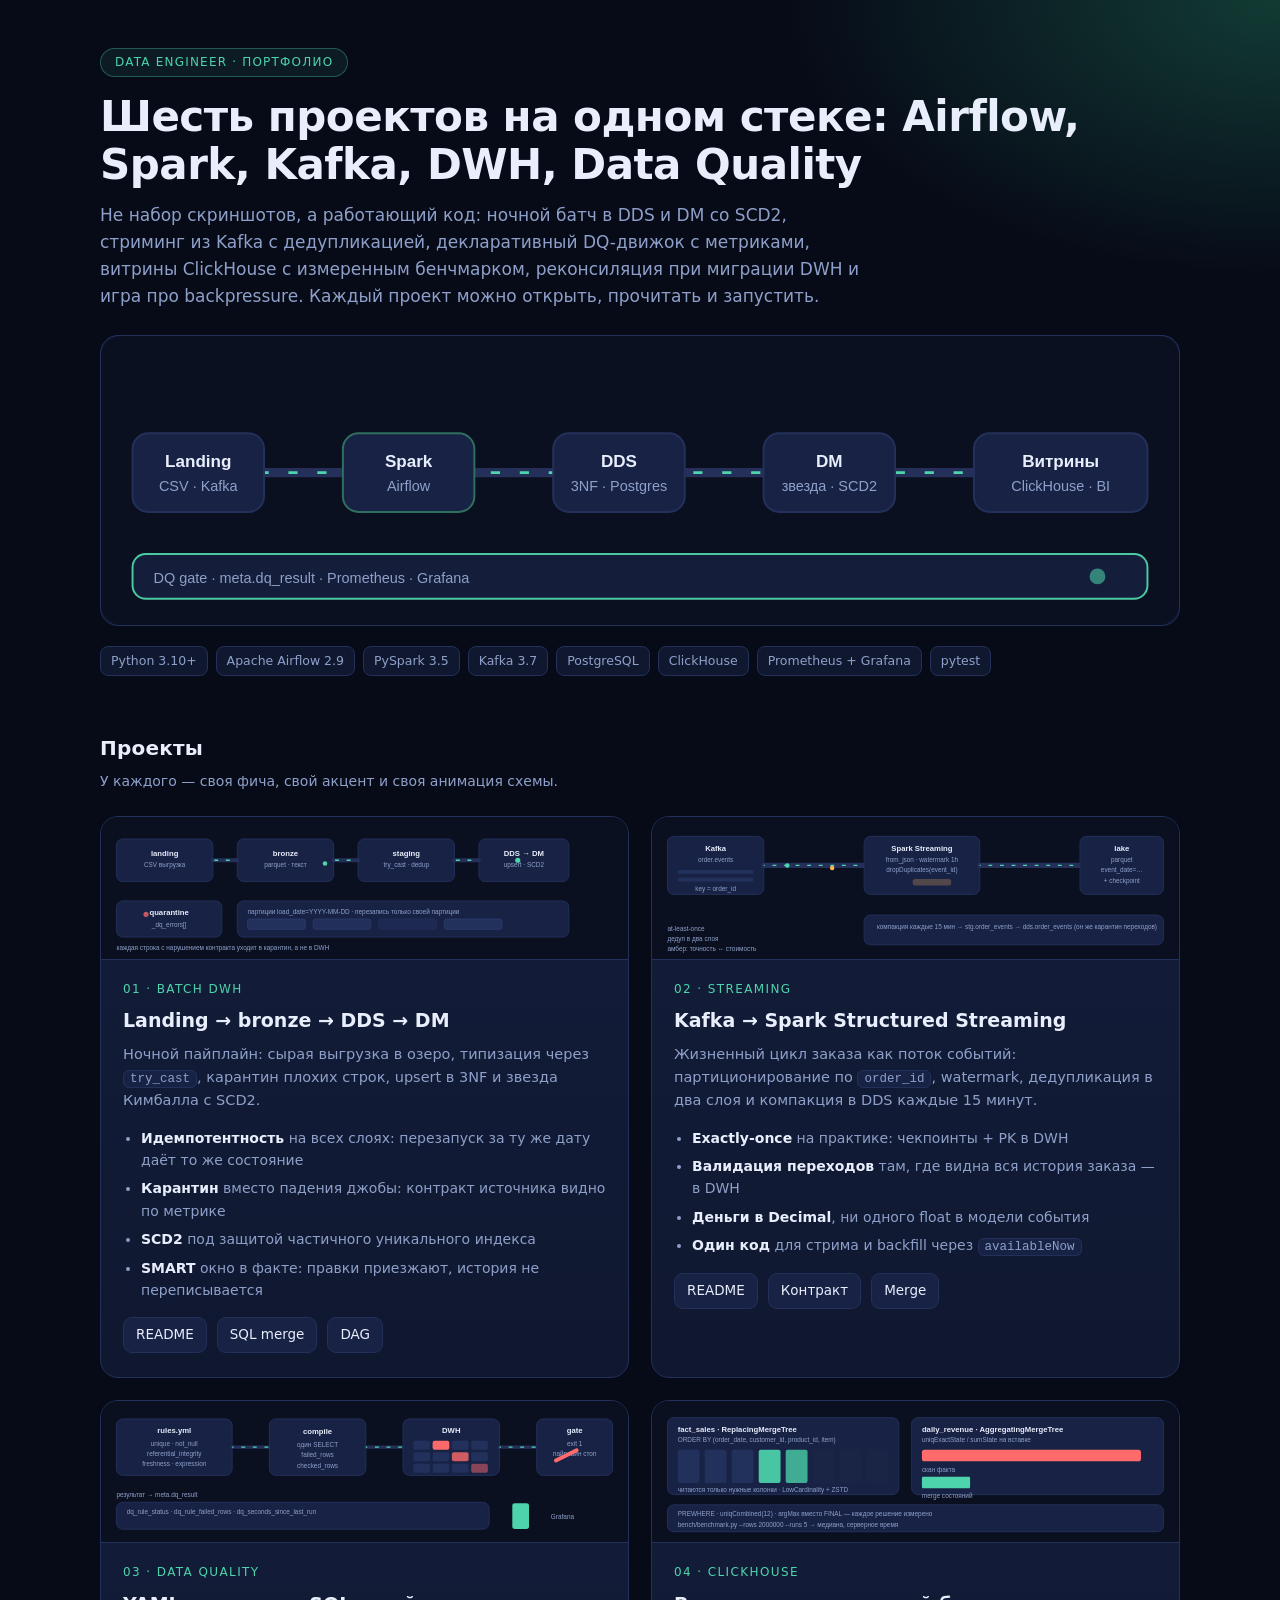
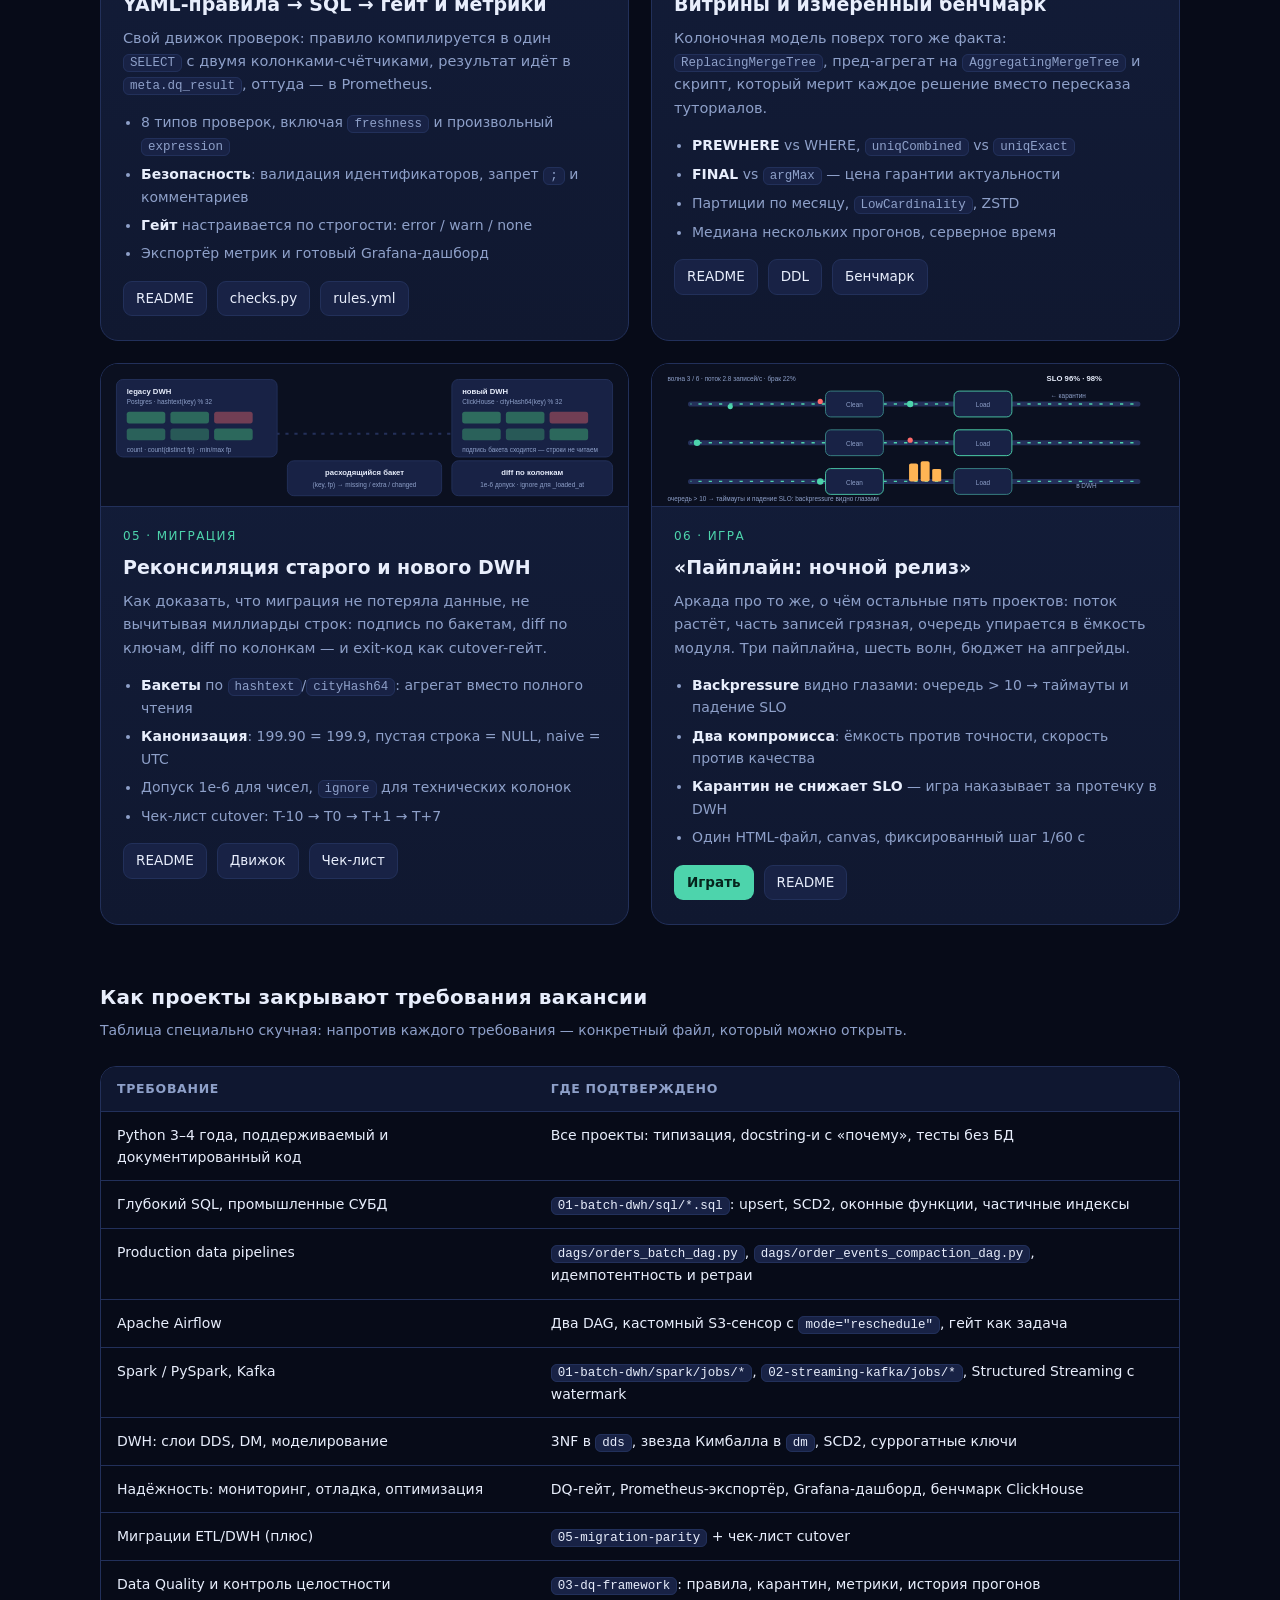
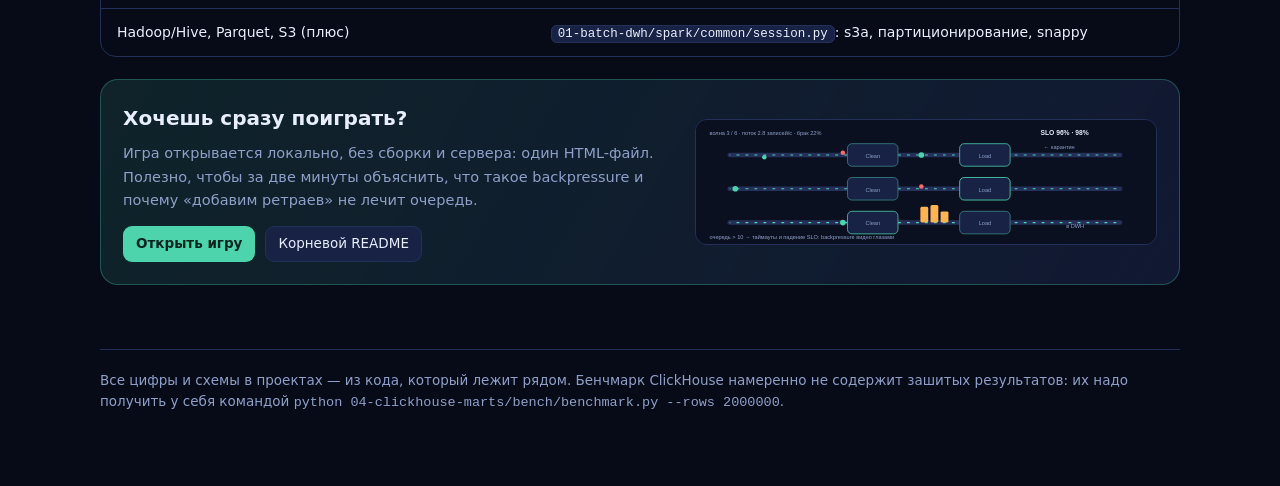
==== docs/index.html @ 3e67be18 "Add data engineering portfolio: six projects on one stack Batch DWH (Airflow + Spark, DDS/DM with SC" ====
<!DOCTYPE html>
<html lang="ru">
<head>
<meta charset="utf-8">
<meta name="viewport" content="width=device-width, initial-scale=1">
<title>Портфолио Data Engineer · 6 проектов</title>
<style>
  :root {
    --bg: #070b18;
    --panel: #101830;
    --panel-2: #131d3a;
    --ink: #e8eefc;
    --muted: #8ea0c9;
    --accent: #4dd4ac;
    --warn: #ffb454;
    --line: #22305a;
  }
  * { box-sizing: border-box; }
  html { scroll-behavior: smooth; }
  body {
    margin: 0;
    background:
      radial-gradient(1400px 700px at 12% -12%, #1a2a55 0%, transparent 60%),
      radial-gradient(900px 500px at 100% 0%, #123b34 0%, transparent 55%),
      var(--bg);
    color: var(--ink);
    font: 16px/1.6 "Segoe UI", system-ui, -apple-system, sans-serif;
  }
  .page { width: min(1120px, 100%); margin: 0 auto; padding: 48px 20px 80px; }

  header.hero { margin-bottom: 40px; }
  .eyebrow {
    display: inline-block;
    color: var(--accent);
    border: 1px solid rgba(77, 212, 172, .35);
    background: rgba(77, 212, 172, .08);
    border-radius: 999px;
    padding: 4px 14px;
    font-size: 12px;
    letter-spacing: 1.2px;
    text-transform: uppercase;
  }
  h1 { font-size: clamp(26px, 4vw, 42px); line-height: 1.15; margin: 16px 0 12px; letter-spacing: -.5px; }
  .lead { color: var(--muted); max-width: 760px; margin: 0 0 24px; font-size: 17px; }
  .hero-anim {
    display: block;
    width: 100%;
    height: auto;
    border-radius: 18px;
    border: 1px solid var(--line);
    background: var(--panel);
  }
  .chips { display: flex; gap: 8px; flex-wrap: wrap; margin-top: 20px; }
  .chip {
    font-size: 12.5px;
    color: var(--muted);
    border: 1px solid var(--line);
    background: var(--panel);
    border-radius: 8px;
    padding: 4px 10px;
  }

  h2.section { font-size: 20px; margin: 56px 0 6px; letter-spacing: .2px; }
  .section-note { color: var(--muted); font-size: 14px; margin: 0 0 24px; }

  .grid { display: grid; gap: 22px; }
  @media (min-width: 900px) { .grid.two { grid-template-columns: 1fr 1fr; } }

  .card {
    background: linear-gradient(180deg, var(--panel-2), var(--panel));
    border: 1px solid var(--line);
    border-radius: 18px;
    overflow: hidden;
    transition: transform .18s ease, border-color .18s ease;
  }
  .card:hover { transform: translateY(-3px); border-color: rgba(77, 212, 172, .45); }
  .card .anim { display: block; width: 100%; height: auto; border-bottom: 1px solid var(--line); background: #0b1020; }
  .card .body { padding: 20px 22px 24px; }
  .card .num {
    color: var(--accent);
    font-size: 12px;
    letter-spacing: 1.4px;
    text-transform: uppercase;
  }
  .card h3 { margin: 6px 0 8px; font-size: 19px; }
  .card p { margin: 0 0 14px; color: var(--muted); font-size: 14.5px; }
  .card ul { margin: 0 0 16px; padding-left: 18px; color: var(--muted); font-size: 14px; }
  .card ul li { margin-bottom: 6px; }
  .card ul li b { color: var(--ink); font-weight: 600; }
  .links { display: flex; gap: 10px; flex-wrap: wrap; }
  .links a {
    font-size: 13.5px;
    color: var(--ink);
    text-decoration: none;
    border: 1px solid var(--line);
    background: #182245;
    border-radius: 9px;
    padding: 6px 12px;
  }
  .links a:hover { border-color: var(--accent); color: var(--accent); }
  .links a.primary { background: var(--accent); color: #06251d; border-color: transparent; font-weight: 600; }
  .links a.primary:hover { color: #06251d; filter: brightness(1.06); }

  .table-wrap { overflow-x: auto; border: 1px solid var(--line); border-radius: 16px; }
  table { border-collapse: collapse; width: 100%; font-size: 14px; }
  th, td { text-align: left; padding: 12px 16px; border-bottom: 1px solid var(--line); vertical-align: top; }
  th { color: var(--muted); font-weight: 600; font-size: 12.5px; text-transform: uppercase; letter-spacing: .7px; background: #0f1730; }
  tr:last-child td { border-bottom: none; }
  td code, p code, li code {
    background: #182245;
    border: 1px solid var(--line);
    border-radius: 6px;
    padding: 1px 6px;
    font-size: 12.5px;
    font-family: Consolas, "Cascadia Mono", monospace;
  }

  .game-banner {
    margin-top: 22px;
    display: grid;
    gap: 18px;
    grid-template-columns: 1fr;
    align-items: center;
    background: linear-gradient(120deg, rgba(77, 212, 172, .12), rgba(24, 34, 69, .6));
    border: 1px solid rgba(77, 212, 172, .3);
    border-radius: 18px;
    padding: 22px;
  }
  @media (min-width: 900px) { .game-banner { grid-template-columns: 1.2fr 1fr; } }
  .game-banner h3 { margin: 0 0 8px; font-size: 20px; }
  .game-banner p { margin: 0 0 14px; color: var(--muted); font-size: 14.5px; }
  .game-banner img { width: 100%; height: auto; border-radius: 12px; border: 1px solid var(--line); }

  footer { margin-top: 64px; color: var(--muted); font-size: 13.5px; border-top: 1px solid var(--line); padding-top: 20px; }
  footer a { color: var(--accent); }
</style>
</head>
<body>
<div class="page">

  <header class="hero">
    <span class="eyebrow">Data Engineer · портфолио</span>
    <h1>Шесть проектов на одном стеке: Airflow, Spark, Kafka, DWH, Data Quality</h1>
    <p class="lead">
      Не набор скриншотов, а работающий код: ночной батч в DDS и DM со SCD2,
      стриминг из Kafka с дедупликацией, декларативный DQ-движок с метриками,
      витрины ClickHouse с измеренным бенчмарком, реконсиляция при миграции DWH
      и игра про backpressure. Каждый проект можно открыть, прочитать и запустить.
    </p>
    <img class="hero-anim" src="assets/anim-hero.svg" alt="Схема пайплайна: landing, Spark, DDS, DM, витрины и DQ-гейт">
    <div class="chips">
      <span class="chip">Python 3.10+</span>
      <span class="chip">Apache Airflow 2.9</span>
      <span class="chip">PySpark 3.5</span>
      <span class="chip">Kafka 3.7</span>
      <span class="chip">PostgreSQL</span>
      <span class="chip">ClickHouse</span>
      <span class="chip">Prometheus + Grafana</span>
      <span class="chip">pytest</span>
    </div>
  </header>

  <h2 class="section">Проекты</h2>
  <p class="section-note">У каждого — своя фича, свой акцент и своя анимация схемы.</p>

  <div class="grid two">

    <article class="card">
      <img class="anim" src="assets/anim-batch-dwh.svg" alt="Батч-DWH: landing, bronze, staging, DDS, DM и карантин">
      <div class="body">
        <div class="num">01 · Batch DWH</div>
        <h3>Landing → bronze → DDS → DM</h3>
        <p>Ночной пайплайн: сырая выгрузка в озеро, типизация через <code>try_cast</code>,
           карантин плохих строк, upsert в 3NF и звезда Кимбалла с SCD2.</p>
        <ul>
          <li><b>Идемпотентность</b> на всех слоях: перезапуск за ту же дату даёт то же состояние</li>
          <li><b>Карантин</b> вместо падения джобы: контракт источника видно по метрике</li>
          <li><b>SCD2</b> под защитой частичного уникального индекса</li>
          <li><b>SMART</b> окно в факте: правки приезжают, история не переписывается</li>
        </ul>
        <div class="links">
          <a href="../01-batch-dwh/README.md">README</a>
          <a href="../01-batch-dwh/sql/02_merge_orders.sql">SQL merge</a>
          <a href="../dags/orders_batch_dag.py">DAG</a>
        </div>
      </div>
    </article>

    <article class="card">
      <img class="anim" src="assets/anim-streaming.svg" alt="Стриминг: Kafka, Spark Structured Streaming, озеро и DDS">
      <div class="body">
        <div class="num">02 · Streaming</div>
        <h3>Kafka → Spark Structured Streaming</h3>
        <p>Жизненный цикл заказа как поток событий: партиционирование по <code>order_id</code>,
           watermark, дедупликация в два слоя и компакция в DDS каждые 15 минут.</p>
        <ul>
          <li><b>Exactly-once</b> на практике: чекпоинты + PK в DWH</li>
          <li><b>Валидация переходов</b> там, где видна вся история заказа — в DWH</li>
          <li><b>Деньги в Decimal</b>, ни одного float в модели события</li>
          <li><b>Один код</b> для стрима и backfill через <code>availableNow</code></li>
        </ul>
        <div class="links">
          <a href="../02-streaming-kafka/README.md">README</a>
          <a href="../02-streaming-kafka/events/model.py">Контракт</a>
          <a href="../02-streaming-kafka/sql/07_merge_events.sql">Merge</a>
        </div>
      </div>
    </article>

    <article class="card">
      <img class="anim" src="assets/anim-dq.svg" alt="Data quality: правила, SQL, подсветка нарушений, гейт и Grafana">
      <div class="body">
        <div class="num">03 · Data Quality</div>
        <h3>YAML-правила → SQL → гейт и метрики</h3>
        <p>Свой движок проверок: правило компилируется в один <code>SELECT</code> с двумя
           колонками-счётчиками, результат идёт в <code>meta.dq_result</code>, оттуда — в Prometheus.</p>
        <ul>
          <li>8 типов проверок, включая <code>freshness</code> и произвольный <code>expression</code></li>
          <li><b>Безопасность</b>: валидация идентификаторов, запрет <code>;</code> и комментариев</li>
          <li><b>Гейт</b> настраивается по строгости: error / warn / none</li>
          <li>Экспортёр метрик и готовый Grafana-дашборд</li>
        </ul>
        <div class="links">
          <a href="../03-dq-framework/README.md">README</a>
          <a href="../03-dq-framework/dq/checks.py">checks.py</a>
          <a href="../03-dq-framework/dq/rules.yml">rules.yml</a>
        </div>
      </div>
    </article>

    <article class="card">
      <img class="anim" src="assets/anim-clickhouse.svg" alt="ClickHouse: колоночное чтение, март и сравнение стоимости запросов">
      <div class="body">
        <div class="num">04 · ClickHouse</div>
        <h3>Витрины и измеренный бенчмарк</h3>
        <p>Колоночная модель поверх того же факта: <code>ReplacingMergeTree</code>,
           пред-агрегат на <code>AggregatingMergeTree</code> и скрипт, который мерит
           каждое решение вместо пересказа туториалов.</p>
        <ul>
          <li><b>PREWHERE</b> vs WHERE, <code>uniqCombined</code> vs <code>uniqExact</code></li>
          <li><b>FINAL</b> vs <code>argMax</code> — цена гарантии актуальности</li>
          <li>Партиции по месяцу, <code>LowCardinality</code>, ZSTD</li>
          <li>Медиана нескольких прогонов, серверное время</li>
        </ul>
        <div class="links">
          <a href="../04-clickhouse-marts/README.md">README</a>
          <a href="../04-clickhouse-marts/sql/01_schema.sql">DDL</a>
          <a href="../04-clickhouse-marts/bench/benchmark.py">Бенчмарк</a>
        </div>
      </div>
    </article>

    <article class="card">
      <img class="anim" src="assets/anim-migration.svg" alt="Миграция: сверка бакетов, drill-down по ключам и колонкам">
      <div class="body">
        <div class="num">05 · Миграция</div>
        <h3>Реконсиляция старого и нового DWH</h3>
        <p>Как доказать, что миграция не потеряла данные, не вычитывая миллиарды строк:
           подпись по бакетам, diff по ключам, diff по колонкам — и exit-код как
           cutover-гейт.</p>
        <ul>
          <li><b>Бакеты</b> по <code>hashtext</code>/<code>cityHash64</code>: агрегат вместо полного чтения</li>
          <li><b>Канонизация</b>: 199.90 = 199.9, пустая строка = NULL, naive = UTC</li>
          <li>Допуск 1e-6 для чисел, <code>ignore</code> для технических колонок</li>
          <li>Чек-лист cutover: T-10 → T0 → T+1 → T+7</li>
        </ul>
        <div class="links">
          <a href="../05-migration-parity/README.md">README</a>
          <a href="../05-migration-parity/parity/compare.py">Движок</a>
          <a href="../05-migration-parity/docs/cutover-checklist.md">Чек-лист</a>
        </div>
      </div>
    </article>

    <article class="card">
      <img class="anim" src="assets/anim-game.svg" alt="Игра: три пайплайна, очереди, карантин">
      <div class="body">
        <div class="num">06 · Игра</div>
        <h3>«Пайплайн: ночной релиз»</h3>
        <p>Аркада про то же, о чём остальные пять проектов: поток растёт, часть записей
           грязная, очередь упирается в ёмкость модуля. Три пайплайна, шесть волн,
           бюджет на апгрейды.</p>
        <ul>
          <li><b>Backpressure</b> видно глазами: очередь &gt; 10 → таймауты и падение SLO</li>
          <li><b>Два компромисса</b>: ёмкость против точности, скорость против качества</li>
          <li><b>Карантин не снижает SLO</b> — игра наказывает за протечку в DWH</li>
          <li>Один HTML-файл, canvas, фиксированный шаг 1/60 с</li>
        </ul>
        <div class="links">
          <a class="primary" href="../06-pipeline-game/index.html">Играть</a>
          <a href="../06-pipeline-game/README.md">README</a>
        </div>
      </div>
    </article>

  </div>

  <h2 class="section">Как проекты закрывают требования вакансии</h2>
  <p class="section-note">Таблица специально скучная: напротив каждого требования — конкретный файл, который можно открыть.</p>

  <div class="table-wrap">
    <table>
      <thead>
        <tr><th>Требование</th><th>Где подтверждено</th></tr>
      </thead>
      <tbody>
        <tr>
          <td>Python 3–4 года, поддерживаемый и документированный код</td>
          <td>Все проекты: типизация, docstring-и с «почему», тесты без БД</td>
        </tr>
        <tr>
          <td>Глубокий SQL, промышленные СУБД</td>
          <td><code>01-batch-dwh/sql/*.sql</code>: upsert, SCD2, оконные функции, частичные индексы</td>
        </tr>
        <tr>
          <td>Production data pipelines</td>
          <td><code>dags/orders_batch_dag.py</code>, <code>dags/order_events_compaction_dag.py</code>, идемпотентность и ретраи</td>
        </tr>
        <tr>
          <td>Apache Airflow</td>
          <td>Два DAG, кастомный S3-сенсор с <code>mode="reschedule"</code>, гейт как задача</td>
        </tr>
        <tr>
          <td>Spark / PySpark, Kafka</td>
          <td><code>01-batch-dwh/spark/jobs/*</code>, <code>02-streaming-kafka/jobs/*</code>, Structured Streaming с watermark</td>
        </tr>
        <tr>
          <td>DWH: слои DDS, DM, моделирование</td>
          <td>3NF в <code>dds</code>, звезда Кимбалла в <code>dm</code>, SCD2, суррогатные ключи</td>
        </tr>
        <tr>
          <td>Надёжность: мониторинг, отладка, оптимизация</td>
          <td>DQ-гейт, Prometheus-экспортёр, Grafana-дашборд, бенчмарк ClickHouse</td>
        </tr>
        <tr>
          <td>Миграции ETL/DWH (плюс)</td>
          <td><code>05-migration-parity</code> + чек-лист cutover</td>
        </tr>
        <tr>
          <td>Data Quality и контроль целостности</td>
          <td><code>03-dq-framework</code>: правила, карантин, метрики, история прогонов</td>
        </tr>
        <tr>
          <td>Hadoop/Hive, Parquet, S3 (плюс)</td>
          <td><code>01-batch-dwh/spark/common/session.py</code>: s3a, партиционирование, snappy</td>
        </tr>
      </tbody>
    </table>
  </div>

  <div class="game-banner">
    <div>
      <h3>Хочешь сразу поиграть?</h3>
      <p>Игра открывается локально, без сборки и сервера: один HTML-файл.
         Полезно, чтобы за две минуты объяснить, что такое backpressure и почему
         «добавим ретраев» не лечит очередь.</p>
      <div class="links">
        <a class="primary" href="../06-pipeline-game/index.html">Открыть игру</a>
        <a href="../README.md">Корневой README</a>
      </div>
    </div>
    <img src="assets/anim-game.svg" alt="Анимация игрового поля">
  </div>

  <footer>
    Все цифры и схемы в проектах — из кода, который лежит рядом. Бенчмарк ClickHouse
    намеренно не содержит зашитых результатов: их надо получить у себя командой
    <code>python 04-clickhouse-marts/bench/benchmark.py --rows 2000000</code>.
  </footer>

</div>
</body>
</html>
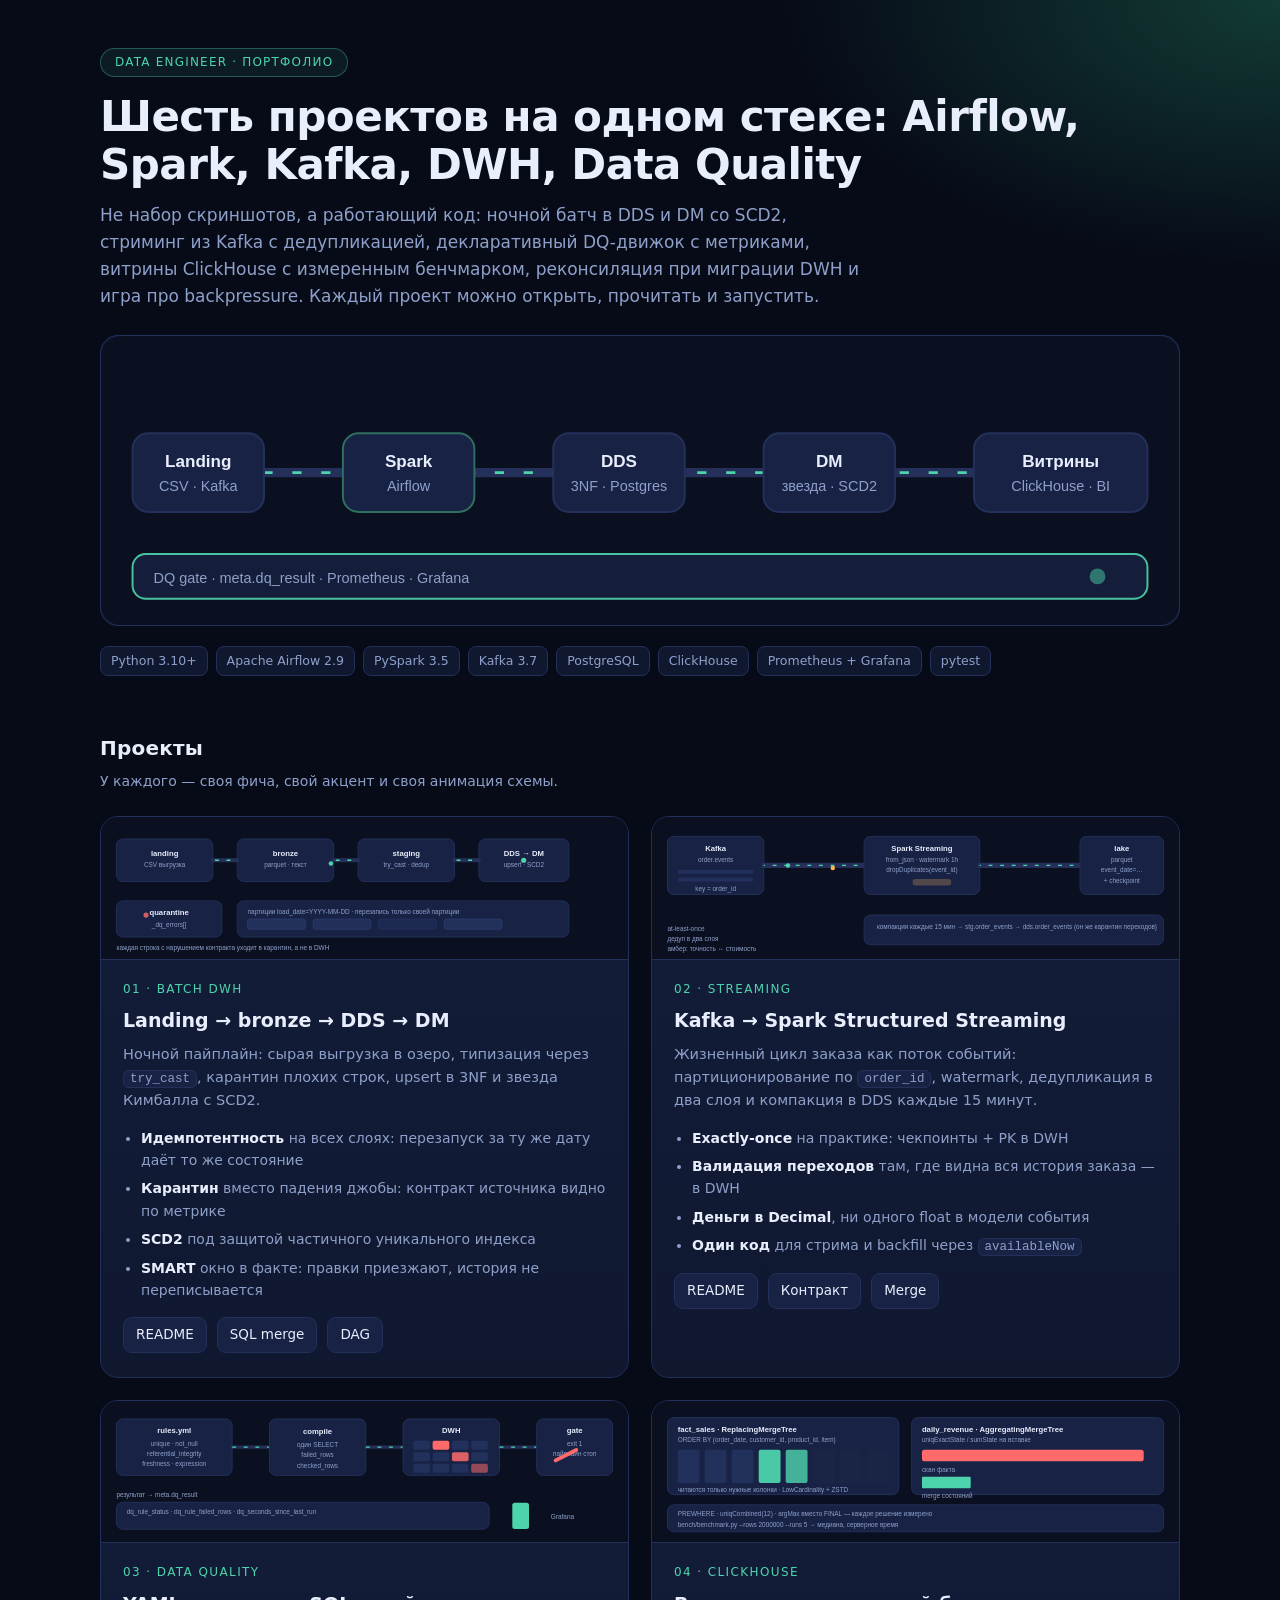
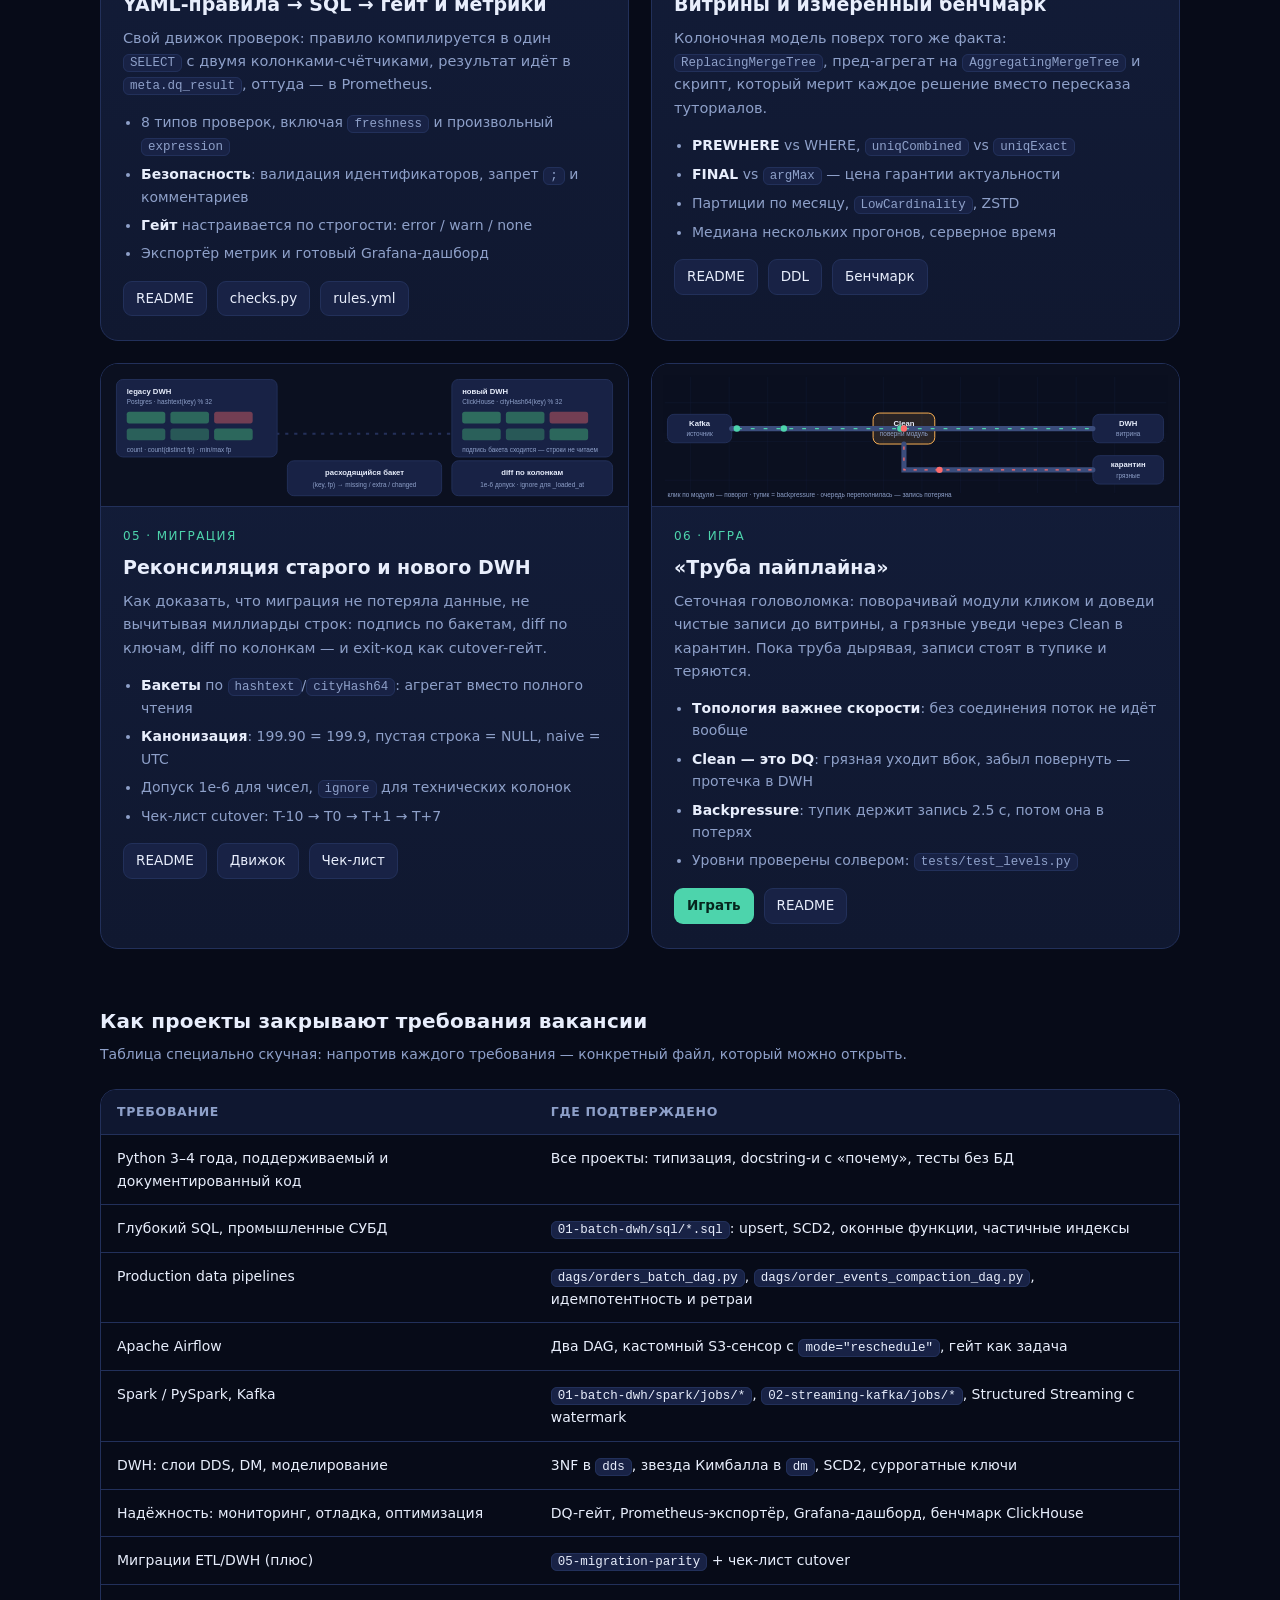
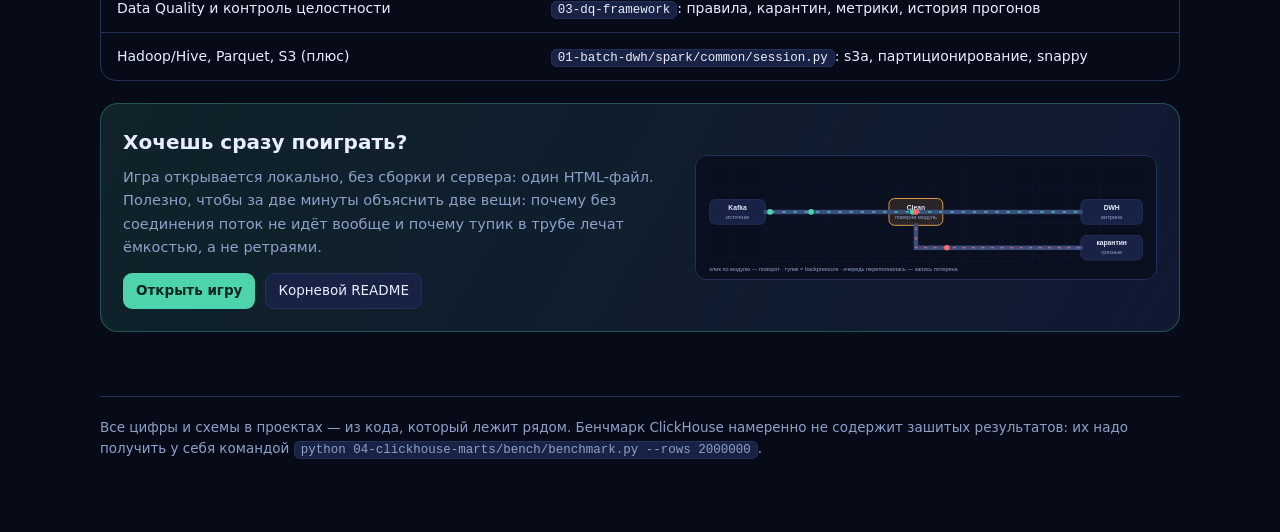
==== commit d0eba189: "Unify the pages on one shared theme and ship the console The showcase, the console and the game now " ====
--- a/docs/index.html
+++ b/docs/index.html
@@ -4,29 +4,11 @@
 <meta charset="utf-8">
 <meta name="viewport" content="width=device-width, initial-scale=1">
 <title>Портфолио Data Engineer · 6 проектов</title>
+<link rel="stylesheet" href="assets/theme.css">
 <style>
-  :root {
-    --bg: #070b18;
-    --panel: #101830;
-    --panel-2: #131d3a;
-    --ink: #e8eefc;
-    --muted: #8ea0c9;
-    --accent: #4dd4ac;
-    --warn: #ffb454;
-    --line: #22305a;
-  }
-  * { box-sizing: border-box; }
   html { scroll-behavior: smooth; }
-  body {
-    margin: 0;
-    background:
-      radial-gradient(1400px 700px at 12% -12%, #1a2a55 0%, transparent 60%),
-      radial-gradient(900px 500px at 100% 0%, #123b34 0%, transparent 55%),
-      var(--bg);
-    color: var(--ink);
-    font: 16px/1.6 "Segoe UI", system-ui, -apple-system, sans-serif;
-  }
-  .page { width: min(1120px, 100%); margin: 0 auto; padding: 48px 20px 80px; }
+  body { font-size: 16px; line-height: 1.6; padding: 0; }
+  .page { width: min(1120px, 100%); padding: 48px 20px 80px; }
 
   header.hero { margin-bottom: 40px; }
   .eyebrow {
@@ -60,7 +42,13 @@
     padding: 4px 10px;
   }
 
-  h2.section { font-size: 20px; margin: 56px 0 6px; letter-spacing: .2px; }
+  h2.section {
+    font-size: 20px;
+    margin: 56px 0 6px;
+    letter-spacing: .2px;
+    text-transform: none;
+    color: var(--ink);
+  }
   .section-note { color: var(--muted); font-size: 14px; margin: 0 0 24px; }
 
   .grid { display: grid; gap: 22px; }
@@ -106,14 +94,6 @@
   th, td { text-align: left; padding: 12px 16px; border-bottom: 1px solid var(--line); vertical-align: top; }
   th { color: var(--muted); font-weight: 600; font-size: 12.5px; text-transform: uppercase; letter-spacing: .7px; background: #0f1730; }
   tr:last-child td { border-bottom: none; }
-  td code, p code, li code {
-    background: #182245;
-    border: 1px solid var(--line);
-    border-radius: 6px;
-    padding: 1px 6px;
-    font-size: 12.5px;
-    font-family: Consolas, "Cascadia Mono", monospace;
-  }
 
   .game-banner {
     margin-top: 22px;
@@ -132,7 +112,6 @@
   .game-banner img { width: 100%; height: auto; border-radius: 12px; border: 1px solid var(--line); }
 
   footer { margin-top: 64px; color: var(--muted); font-size: 13.5px; border-top: 1px solid var(--line); padding-top: 20px; }
-  footer a { color: var(--accent); }
 </style>
 </head>
 <body>
@@ -273,18 +252,18 @@
     </article>
 
     <article class="card">
-      <img class="anim" src="assets/anim-game.svg" alt="Игра: три пайплайна, очереди, карантин">
+      <img class="anim" src="assets/anim-game.svg" alt="Труба пайплайна: сетка модулей и ветка в карантин">
       <div class="body">
         <div class="num">06 · Игра</div>
-        <h3>«Пайплайн: ночной релиз»</h3>
-        <p>Аркада про то же, о чём остальные пять проектов: поток растёт, часть записей
-           грязная, очередь упирается в ёмкость модуля. Три пайплайна, шесть волн,
-           бюджет на апгрейды.</p>
-        <ul>
-          <li><b>Backpressure</b> видно глазами: очередь &gt; 10 → таймауты и падение SLO</li>
-          <li><b>Два компромисса</b>: ёмкость против точности, скорость против качества</li>
-          <li><b>Карантин не снижает SLO</b> — игра наказывает за протечку в DWH</li>
-          <li>Один HTML-файл, canvas, фиксированный шаг 1/60 с</li>
+        <h3>«Труба пайплайна»</h3>
+        <p>Сеточная головоломка: поворачивай модули кликом и доведи чистые записи до
+           витрины, а грязные уведи через Clean в карантин. Пока труба дырявая,
+           записи стоят в тупике и теряются.</p>
+        <ul>
+          <li><b>Топология важнее скорости</b>: без соединения поток не идёт вообще</li>
+          <li><b>Clean — это DQ</b>: грязная уходит вбок, забыл повернуть — протечка в DWH</li>
+          <li><b>Backpressure</b>: тупик держит запись 2.5 с, потом она в потерях</li>
+          <li>Уровни проверены солвером: <code>tests/test_levels.py</code></li>
         </ul>
         <div class="links">
           <a class="primary" href="../06-pipeline-game/index.html">Играть</a>
@@ -352,8 +331,8 @@
     <div>
       <h3>Хочешь сразу поиграть?</h3>
       <p>Игра открывается локально, без сборки и сервера: один HTML-файл.
-         Полезно, чтобы за две минуты объяснить, что такое backpressure и почему
-         «добавим ретраев» не лечит очередь.</p>
+         Полезно, чтобы за две минуты объяснить две вещи: почему без соединения
+         поток не идёт вообще и почему тупик в трубе лечат ёмкостью, а не ретраями.</p>
       <div class="links">
         <a class="primary" href="../06-pipeline-game/index.html">Открыть игру</a>
         <a href="../README.md">Корневой README</a>
--- a/docs/assets/theme.css
+++ b/docs/assets/theme.css
@@ -0,0 +1,159 @@
+/* Единая тема портфолио: витрина, панель и игра используют один набор токенов
+   и компонентов, чтобы не расходиться в оттенках и отступах. */
+
+:root {
+  --bg: #070b18;
+  --panel: #101830;
+  --panel-2: #131d3a;
+  --ink: #e8eefc;
+  --muted: #8ea0c9;
+  --accent: #4dd4ac;
+  --warn: #ffb454;
+  --bad: #ff6b6b;
+  --info: #6fa8ff;
+  --line: #22305a;
+  --radius: 16px;
+  --radius-sm: 10px;
+  --font: "Segoe UI", system-ui, -apple-system, sans-serif;
+  --mono: Consolas, "Cascadia Mono", ui-monospace, monospace;
+}
+
+* { box-sizing: border-box; }
+html { color-scheme: dark; }
+
+body {
+  margin: 0;
+  background:
+    radial-gradient(1200px 600px at 15% -10%, #1a2a55 0%, transparent 60%),
+    radial-gradient(900px 480px at 100% 0%, #123b34 0%, transparent 55%),
+    var(--bg);
+  color: var(--ink);
+  font: 15px/1.55 var(--font);
+  min-height: 100vh;
+  padding: 26px 18px 54px;
+}
+
+.page, .wrap { width: min(1240px, 100%); margin: 0 auto; }
+
+h1 { margin: 0 0 4px; font-size: 23px; letter-spacing: -.2px; }
+h2 { margin: 0 0 12px; font-size: 14px; text-transform: uppercase; letter-spacing: .9px; color: var(--muted); }
+.sub { margin: 0; color: var(--muted); font-size: 13.5px; }
+.hint { margin-top: 12px; color: var(--muted); font-size: 13px; }
+.muted { color: var(--muted); }
+
+a { color: var(--accent); }
+
+code, kbd {
+  background: #182245;
+  border: 1px solid var(--line);
+  border-radius: 6px;
+  font-family: var(--mono);
+}
+code { padding: 1px 6px; font-size: 12.5px; }
+kbd { padding: 1px 6px; font-size: 12px; }
+
+.ok { color: var(--accent); }
+.warn { color: var(--warn); }
+.bad { color: var(--bad); }
+
+.panel {
+  background: linear-gradient(180deg, var(--panel-2), var(--panel));
+  border: 1px solid var(--line);
+  border-radius: var(--radius);
+  padding: 18px;
+}
+
+button {
+  font: inherit;
+  color: var(--ink);
+  background: #182245;
+  border: 1px solid var(--line);
+  border-radius: var(--radius-sm);
+  padding: 8px 14px;
+  cursor: pointer;
+  transition: background .15s ease, border-color .15s ease, transform .08s ease;
+}
+button:hover { background: #1f2b56; border-color: rgba(77, 212, 172, .45); }
+button:active { transform: translateY(1px); }
+button:disabled { opacity: .55; cursor: progress; }
+button.primary { background: var(--accent); color: #06251d; border-color: transparent; font-weight: 600; }
+button.primary:hover { background: var(--accent); filter: brightness(1.06); }
+button.danger { color: var(--bad); border-color: rgba(255, 107, 107, .35); }
+
+.pills { display: flex; gap: 8px; flex-wrap: wrap; }
+.pill {
+  border: 1px solid var(--line);
+  background: var(--panel);
+  border-radius: 999px;
+  padding: 4px 12px;
+  font-size: 12.5px;
+  color: var(--muted);
+}
+.pill.ok { border-color: rgba(77, 212, 172, .5); color: var(--accent); }
+.pill.bad { border-color: rgba(255, 107, 107, .5); color: var(--bad); }
+
+.hud { display: grid; grid-template-columns: repeat(auto-fit, minmax(120px, 1fr)); gap: 10px; }
+.stat { background: var(--panel); border: 1px solid var(--line); border-radius: 12px; padding: 9px 12px; }
+.stat .label { color: var(--muted); font-size: 10.5px; text-transform: uppercase; letter-spacing: .8px; }
+.stat .value { font-size: 18px; font-variant-numeric: tabular-nums; margin-top: 2px; }
+.value.ok { color: var(--accent); }
+.value.warn { color: var(--warn); }
+.value.bad { color: var(--bad); }
+
+.row { display: flex; gap: 9px; flex-wrap: wrap; align-items: center; }
+
+.board {
+  position: relative;
+  background: var(--panel);
+  border: 1px solid var(--line);
+  border-radius: var(--radius);
+  overflow: hidden;
+}
+
+.overlay {
+  position: absolute;
+  inset: 0;
+  display: none;
+  flex-direction: column;
+  align-items: center;
+  justify-content: center;
+  gap: 10px;
+  text-align: center;
+  padding: 24px;
+  background: rgba(8, 12, 26, .84);
+  backdrop-filter: blur(2px);
+}
+.overlay.show { display: flex; }
+.overlay h2 { margin: 0; font-size: 24px; text-transform: none; letter-spacing: 0; color: var(--ink); }
+.overlay p { margin: 0; color: var(--muted); max-width: 520px; }
+
+.legend { display: flex; gap: 16px; flex-wrap: wrap; color: var(--muted); font-size: 13px; }
+.legend i {
+  display: inline-block;
+  width: 10px;
+  height: 10px;
+  border-radius: 50%;
+  margin-right: 6px;
+  vertical-align: middle;
+}
+
+.table { width: 100%; border-collapse: collapse; font-size: 13.5px; }
+.table th {
+  text-align: left;
+  color: var(--muted);
+  font-weight: 600;
+  font-size: 11.5px;
+  text-transform: uppercase;
+  letter-spacing: .7px;
+  padding-bottom: 6px;
+}
+.table td { padding: 6px 0; border-top: 1px solid rgba(34, 48, 90, .7); }
+.table td.state { color: var(--accent); }
+
+@media (prefers-reduced-motion: reduce) {
+  *, *::before, *::after {
+    animation-duration: .001ms !important;
+    animation-iteration-count: 1 !important;
+    transition-duration: .001ms !important;
+  }
+}
